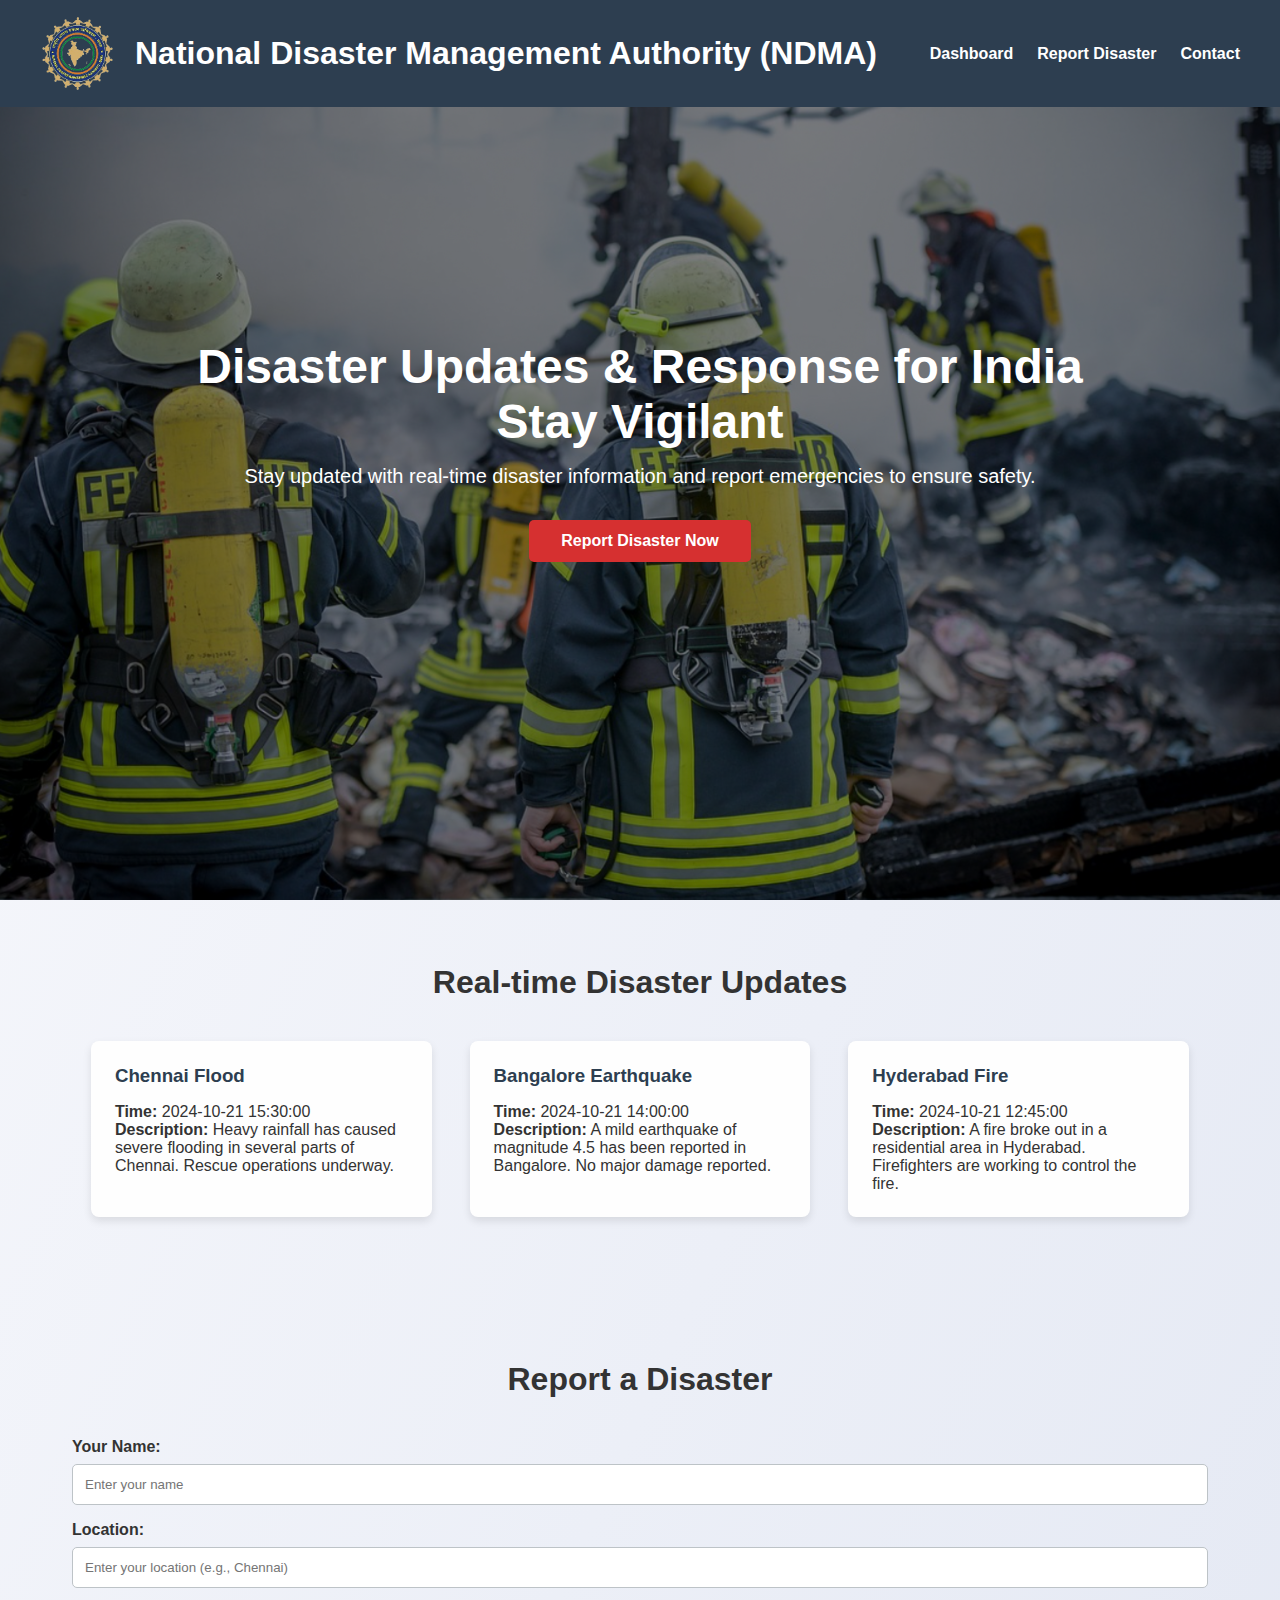
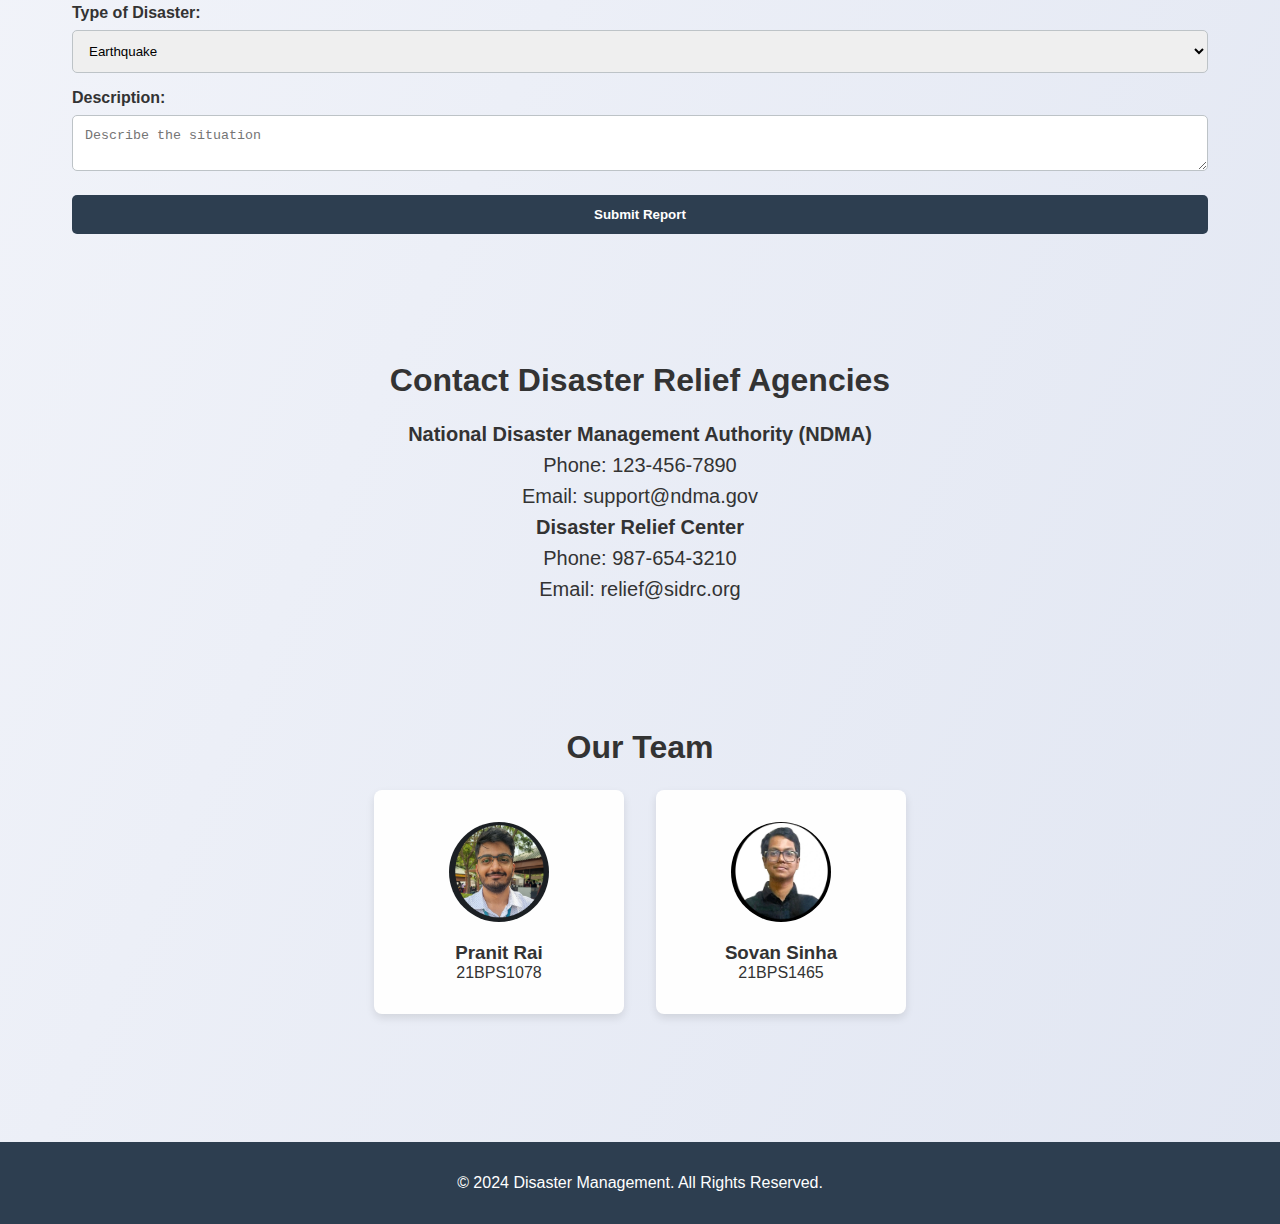
==== index.html @ e9cce16b "deploy" ====
<!DOCTYPE html>
<html lang="en">
<head>
    <meta charset="UTF-8">
    <meta name="viewport" content="width=device-width, initial-scale=1.0">
    <title>Disaster Management</title>
    <link rel="stylesheet" href="styles.css">
</head>
<body>
    <header>
        <nav>
            <div class="logo">
                <img src="ndma.png" alt="Logo">
                <h1>National Disaster Management Authority (NDMA)</h1>
            </div>
            <ul class="nav-links">
                <li><a href="#dashboard">Dashboard</a></li>
                <li><a href="#report">Report Disaster</a></li>
                <li><a href="#contact">Contact</a></li>
            </ul>
        </nav>
    </header>

    <main>
        <!-- Hero Section -->
        <div id="hero">
            <h1>Disaster Updates & Response for India</h1>
            <h1>Stay Vigilant</h1>
            <p>Stay updated with real-time disaster information and report emergencies to ensure safety.</p>
            <a href="#report" class="btn-primary">Report Disaster Now</a>
        </div>

        <!-- Dashboard Section -->
        <section id="dashboard">
            <h2>Real-time Disaster Updates</h2>
            <div id="disaster-updates">
                <!-- Simulating disaster updates -->
                <div class="disaster-update">
                    <h3>Chennai Flood</h3>
                    <p><strong>Time:</strong> 2024-10-21 15:30:00</p>
                    <p><strong>Description:</strong> Heavy rainfall has caused severe flooding in several parts of Chennai. Rescue operations underway.</p>
                </div>
                <div class="disaster-update">
                    <h3>Bangalore Earthquake</h3>
                    <p><strong>Time:</strong> 2024-10-21 14:00:00</p>
                    <p><strong>Description:</strong> A mild earthquake of magnitude 4.5 has been reported in Bangalore. No major damage reported.</p>
                </div>
                <div class="disaster-update">
                    <h3>Hyderabad Fire</h3>
                    <p><strong>Time:</strong> 2024-10-21 12:45:00</p>
                    <p><strong>Description:</strong> A fire broke out in a residential area in Hyderabad. Firefighters are working to control the fire.</p>
                </div>
            </div>
        </section>

        <!-- Report Disaster Section -->
        <section id="report">
            <h2>Report a Disaster</h2>
            <form id="report-form">
                <label for="name">Your Name:</label>
                <input type="text" id="name" name="name" placeholder="Enter your name" required>
                
                <label for="location">Location:</label>
                <input type="text" id="location" name="location" placeholder="Enter your location (e.g., Chennai)" required>
                
                <label for="disaster-type">Type of Disaster:</label>
                <select id="disaster-type" name="disaster-type" required>
                    <option value="earthquake">Earthquake</option>
                    <option value="flood">Flood</option>
                    <option value="fire">Fire</option>
                    <option value="other">Other</option>
                </select>
                
                <label for="description">Description:</label>
                <textarea id="description" name="description" placeholder="Describe the situation" required></textarea>
                
                <button type="submit" class="btn-secondary">Submit Report</button>
            </form>
            <div id="form-response"></div>
        </section>

        <!-- Contact Section -->
        <section id="contact">
            <h2>Contact Disaster Relief Agencies</h2>
            <div class="contact-info">
                <p><strong>National Disaster Management Authority (NDMA)</strong></p>
                <p>Phone: 123-456-7890</p>
                <p>Email: support@ndma.gov</p>

                <p><strong>Disaster Relief Center</strong></p>
                <p>Phone: 987-654-3210</p>
                <p>Email: relief@sidrc.org</p>
            </div>
        </section>

        <!-- Team Section -->
        <section id="team">
            <h2>Our Team</h2>
            <div class="team-cards">
                <div class="team-card">
                    <img src="pranit.png" alt="Pranit" class="team-photo">
                    <h3>Pranit Rai</h3>
                    <p>21BPS1078</p>
                </div>
                <div class="team-card">
                    <img src="sovan.png" alt="Your Name" class="team-photo">
                    <h3>Sovan Sinha</h3>
                    <p>21BPS1465</p>
                </div>
            </div>
        </section>

    </main>

    <footer>
        <p>&copy; 2024 Disaster Management. All Rights Reserved.</p>
    </footer>

    <script src="script.js"></script>
</body>
</html>
---- styles.css ----
* {
    margin: 0;
    padding: 0;
    box-sizing: border-box;
}

body {
    font-family: 'Arial', sans-serif;
    background: linear-gradient(to bottom right, #f7f8fc, #e1e6f2);
    color: #333;
}

/* Header styling */
header {
    background: #2d3e50;
    color: #fff;
    padding: 1rem 0;
    position: fixed;
    width: 100%;
    top: 0;
    z-index: 10;
}

nav {
    display: flex;
    justify-content: space-between;
    align-items: center;
    max-width: 1200px;
    margin: 0 auto;
}

.logo {
    display: flex;
    justify-content: center;
    align-items: center;
}

.logo p {
    font-style: oblique;
}

.logo img {
    width: 75px;
    margin-right: 20px;
}

.nav-links {
    list-style: none;
    display: flex;
}

.nav-links li {
    margin-left: 1.5rem;
}

.nav-links a {
    color: #fff;
    text-decoration: none;
    font-weight: bold;
}

#hero {
    background: url('background_image.png') no-repeat center center;
    background-size: cover; /* This ensures the background image covers the entire div */
    color: #fff;
    height: 100vh; /* Full viewport height */
    display: flex;
    flex-direction: column;
    justify-content: center;
    align-items: center;
    text-align: center;
    padding: 0 2rem;
    position: relative;
    z-index: 1;
}

#hero::before {
    content: '';
    position: absolute;
    top: 0;
    left: 0;
    right: 0;
    bottom: 0;
    background: rgba(0, 0, 0, 0.5); /* Add a dark overlay for better text readability */
    z-index: -1; /* Ensure the overlay is behind the text */
}

#hero h1 {
    font-size: 3rem;
    z-index: 2; /* Ensure text appears above the overlay */
}

#hero p {
    margin-top: 1rem;
    font-size: 1.25rem;
    z-index: 2;
}

.btn-primary {
    padding: 0.75rem 2rem;
    background-color: #d63030;
    color: #fff;
    border: none;
    border-radius: 5px;
    font-weight: bold;
    margin-top: 2rem;
    text-decoration: none;
    z-index: 2;
}

.btn-primary:hover {
    background-color: #ff5252;
}

section {
    padding: 4rem 2rem;
    max-width: 1200px;
    margin: 0 auto;
}

h2 {
    font-size: 2rem;
    margin-bottom: 1.5rem;
    text-align: center;
}

/* Disaster Updates */
#disaster-updates {
    display: flex;
    justify-content: space-around;
    flex-wrap: wrap;
}

.disaster-update {
    background-color: #fefefe;
    padding: 1.5rem;
    border-radius: 8px;
    box-shadow: 0 4px 8px rgba(0, 0, 0, 0.1);
    width: 30%;
    margin: 1rem 0;
}

.disaster-update h3 {
    color: #2d3e50;
    margin-bottom: 1rem;
}

/* Map Section */
.map-container {
    margin-top: 2rem;
    border-radius: 8px;
    overflow: hidden;
    box-shadow: 0 4px 8px rgba(0, 0, 0, 0.1);
}

/* Form Section */
form {
    display: flex;
    flex-direction: column;
}

label {
    margin-top: 1rem;
    font-weight: bold;
}

input, select, textarea {
    padding: 0.75rem;
    margin-top: 0.5rem;
    border: 1px solid #bdc3c7;
    border-radius: 5px;
}

button {
    margin-top: 1.5rem;
    padding: 0.75rem;
    background-color: #2d3e50;
    color: #fff;
    border: none;
    cursor: pointer;
    border-radius: 5px;
    font-weight: bold;
}

button:hover {
    background-color: #34495e;
}

/* Contact Section */
.contact-info p {
    text-align: center;
    font-size: 1.25rem;
    margin-top: 0.5rem;
}

footer {
    text-align: center;
    padding: 2rem;
    background-color: #2d3e50;
    color: #fff;
    margin-top: 4rem;
}

/* Team Section */
#team {
    padding: 4rem 2rem;
    max-width: 1200px;
    margin: 0 auto;
    text-align: center;
}

.team-cards {
    display: flex;
    justify-content: center;
    gap: 2rem; /* Space between cards */
    flex-wrap: wrap; /* Wrap on smaller screens */
}

.team-card {
    background-color: #fefefe;
    padding: 2rem;
    border-radius: 8px;
    box-shadow: 0 4px 8px rgba(0, 0, 0, 0.1);
    width: 250px; /* Set a width for the cards */
    text-align: center;
}

.team-photo {
    width: 100px; /* Set a width for the photos */
    height: 100px; /* Set a height for the photos */
    border-radius: 50%; /* Circular photos */
    margin-bottom: 1rem; /* Space between photo and text */
}
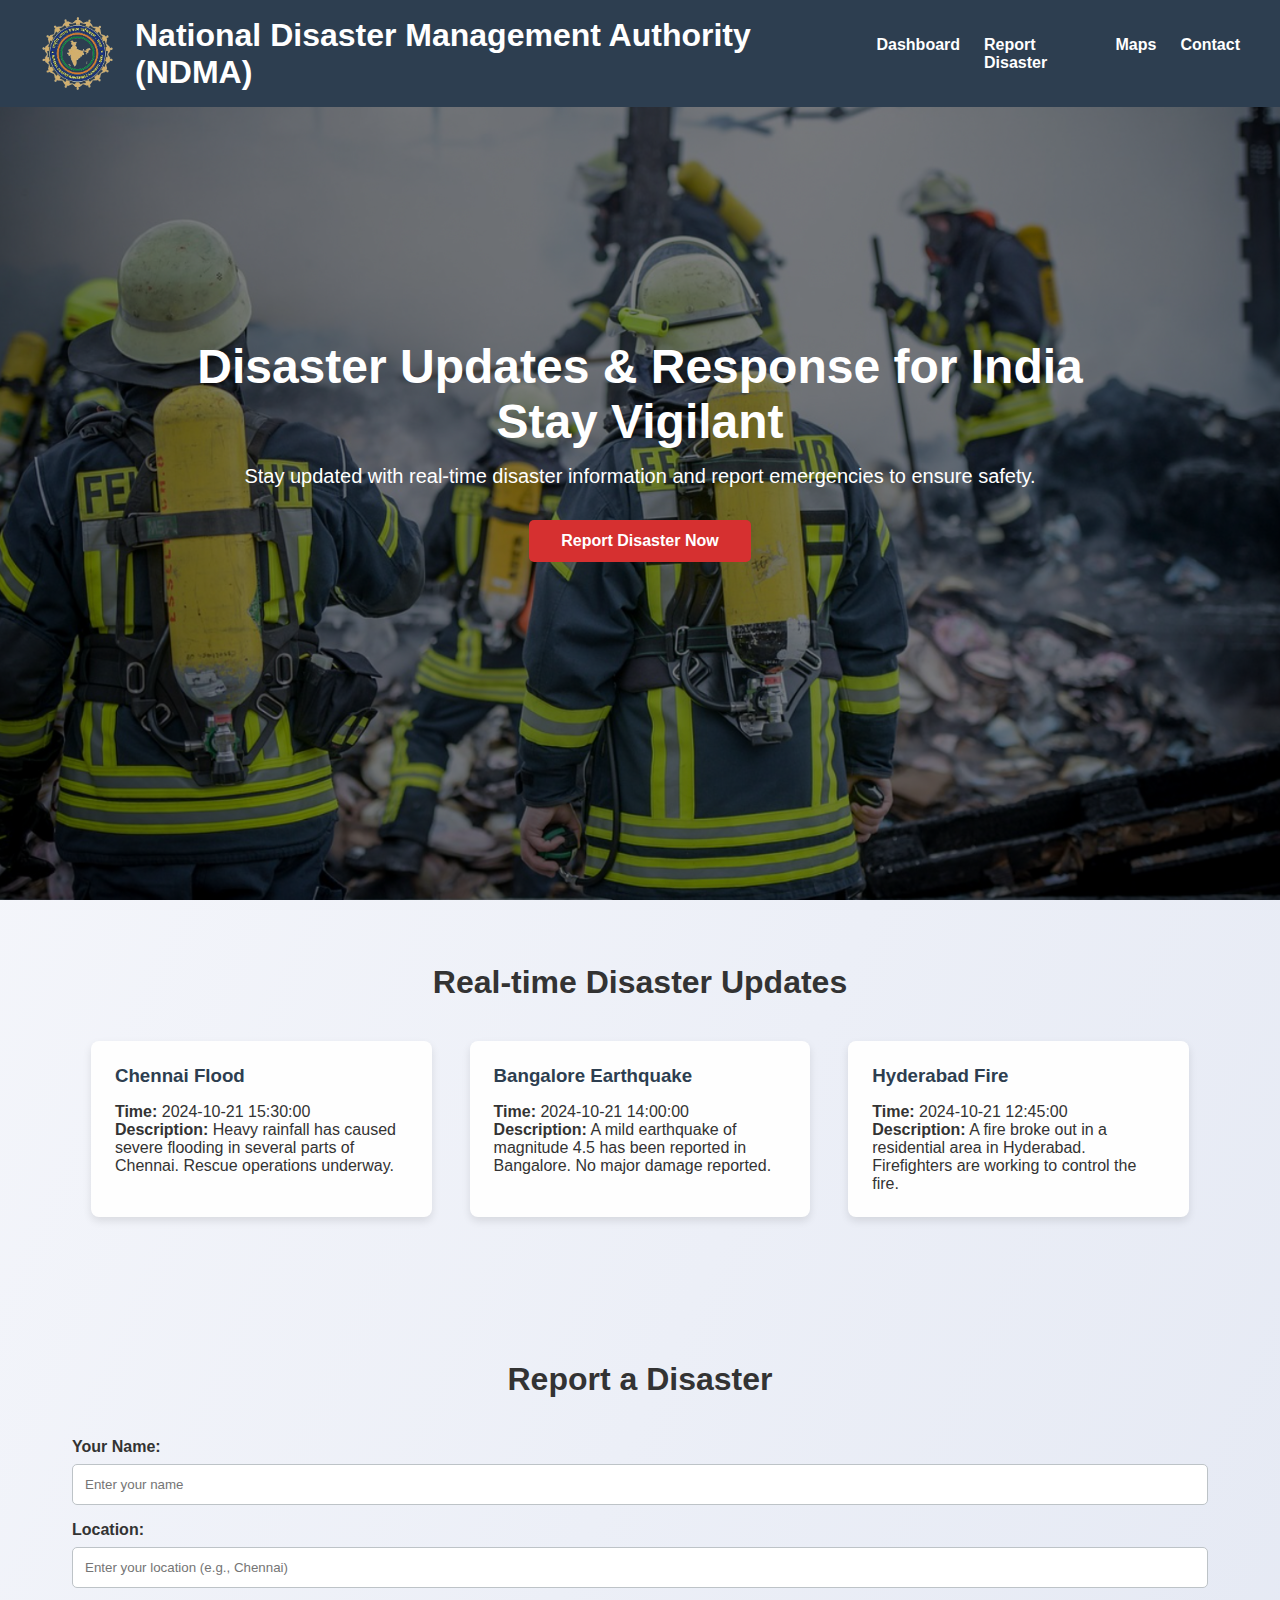
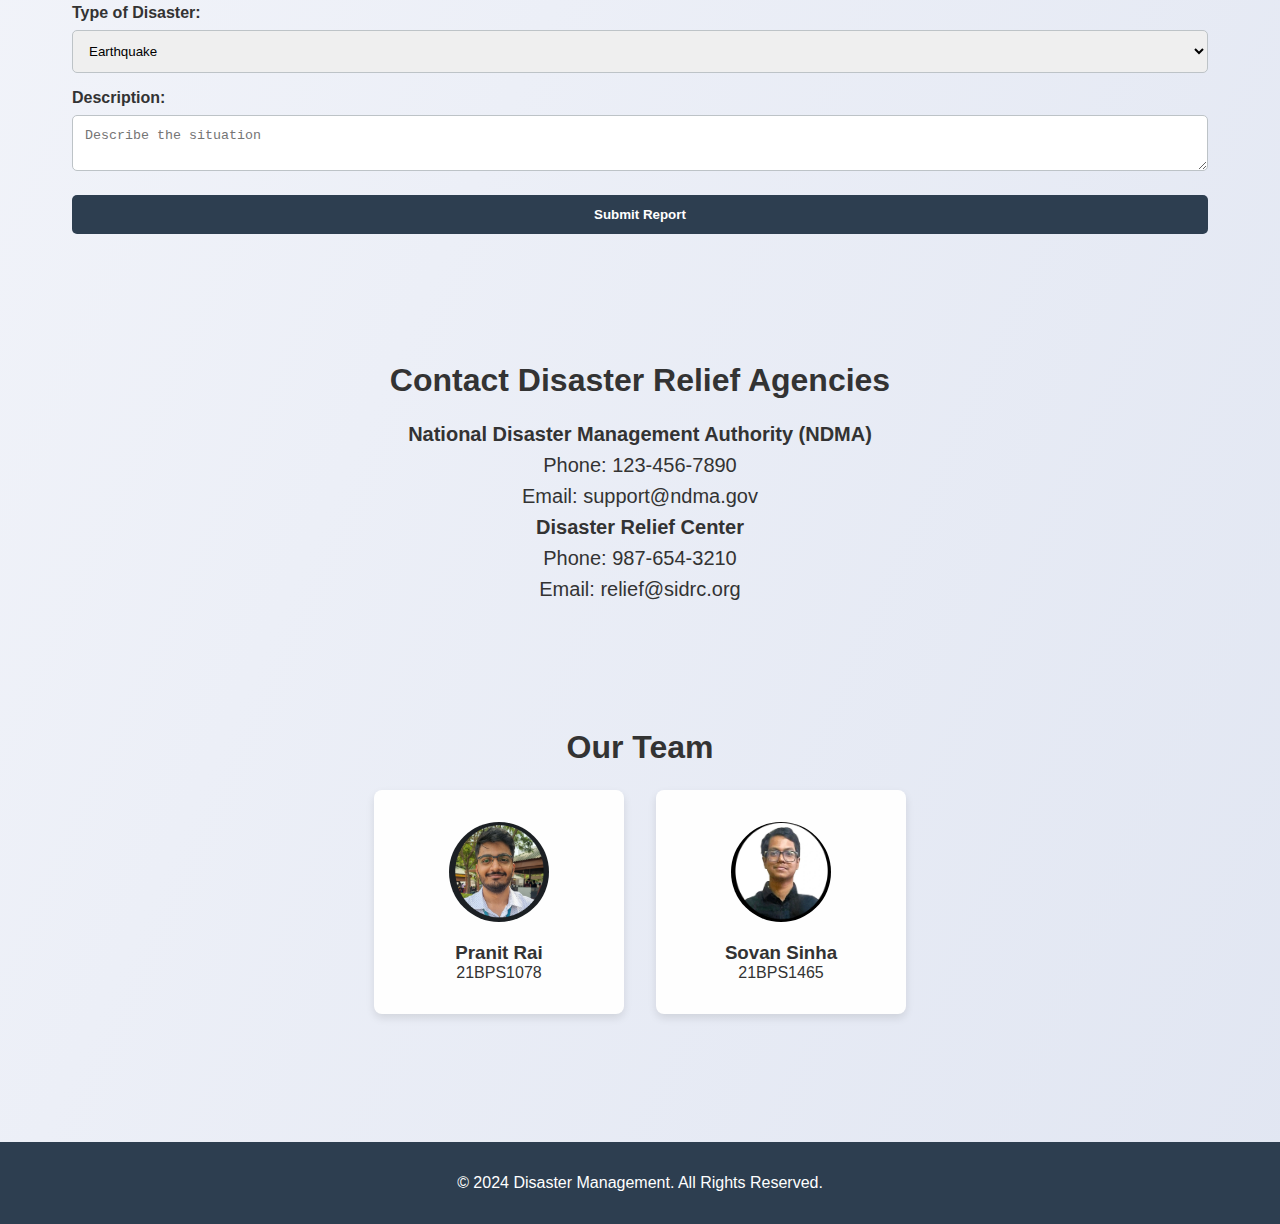
==== commit ba0ebd48: "Maps" ====
--- a/index.html
+++ b/index.html
@@ -16,6 +16,7 @@
             <ul class="nav-links">
                 <li><a href="#dashboard">Dashboard</a></li>
                 <li><a href="#report">Report Disaster</a></li>
+                <li><a href="maps.html">Maps</a></li> <!-- Active Maps link -->
                 <li><a href="#contact">Contact</a></li>
             </ul>
         </nav>
